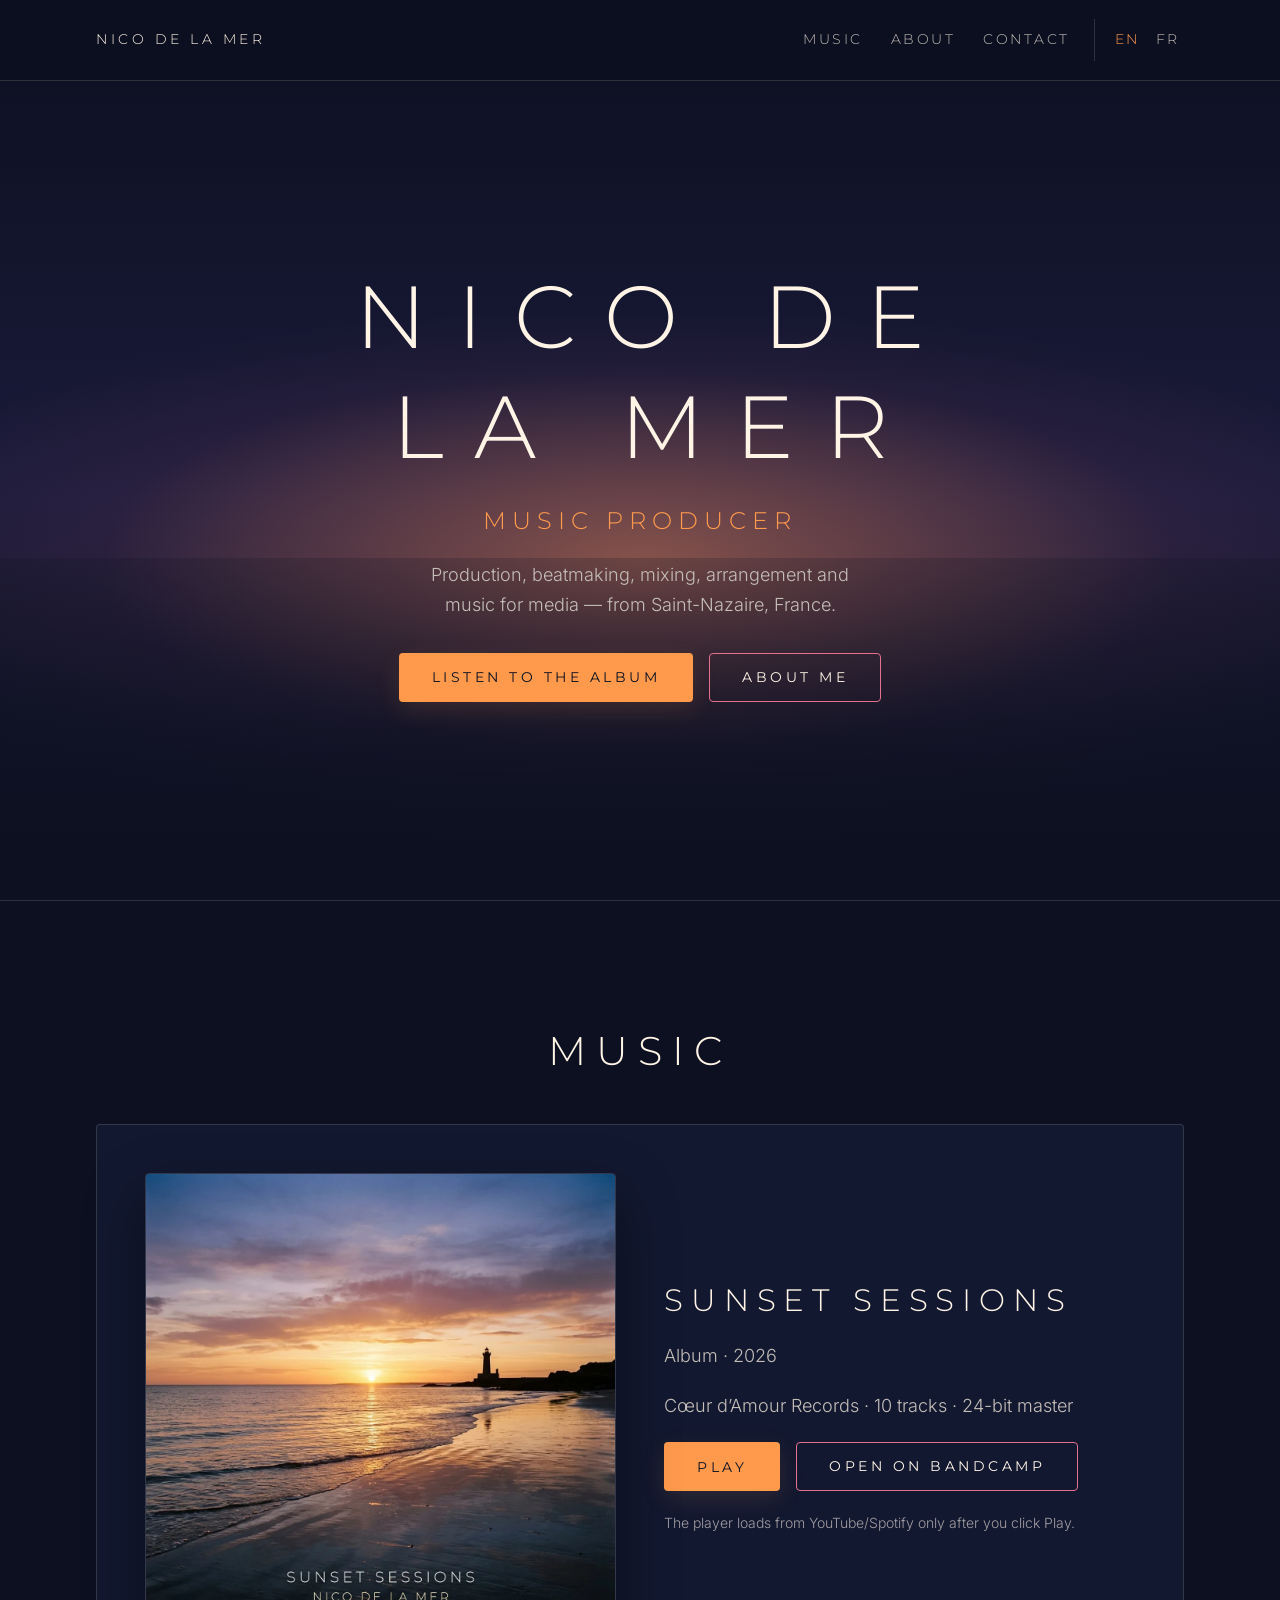
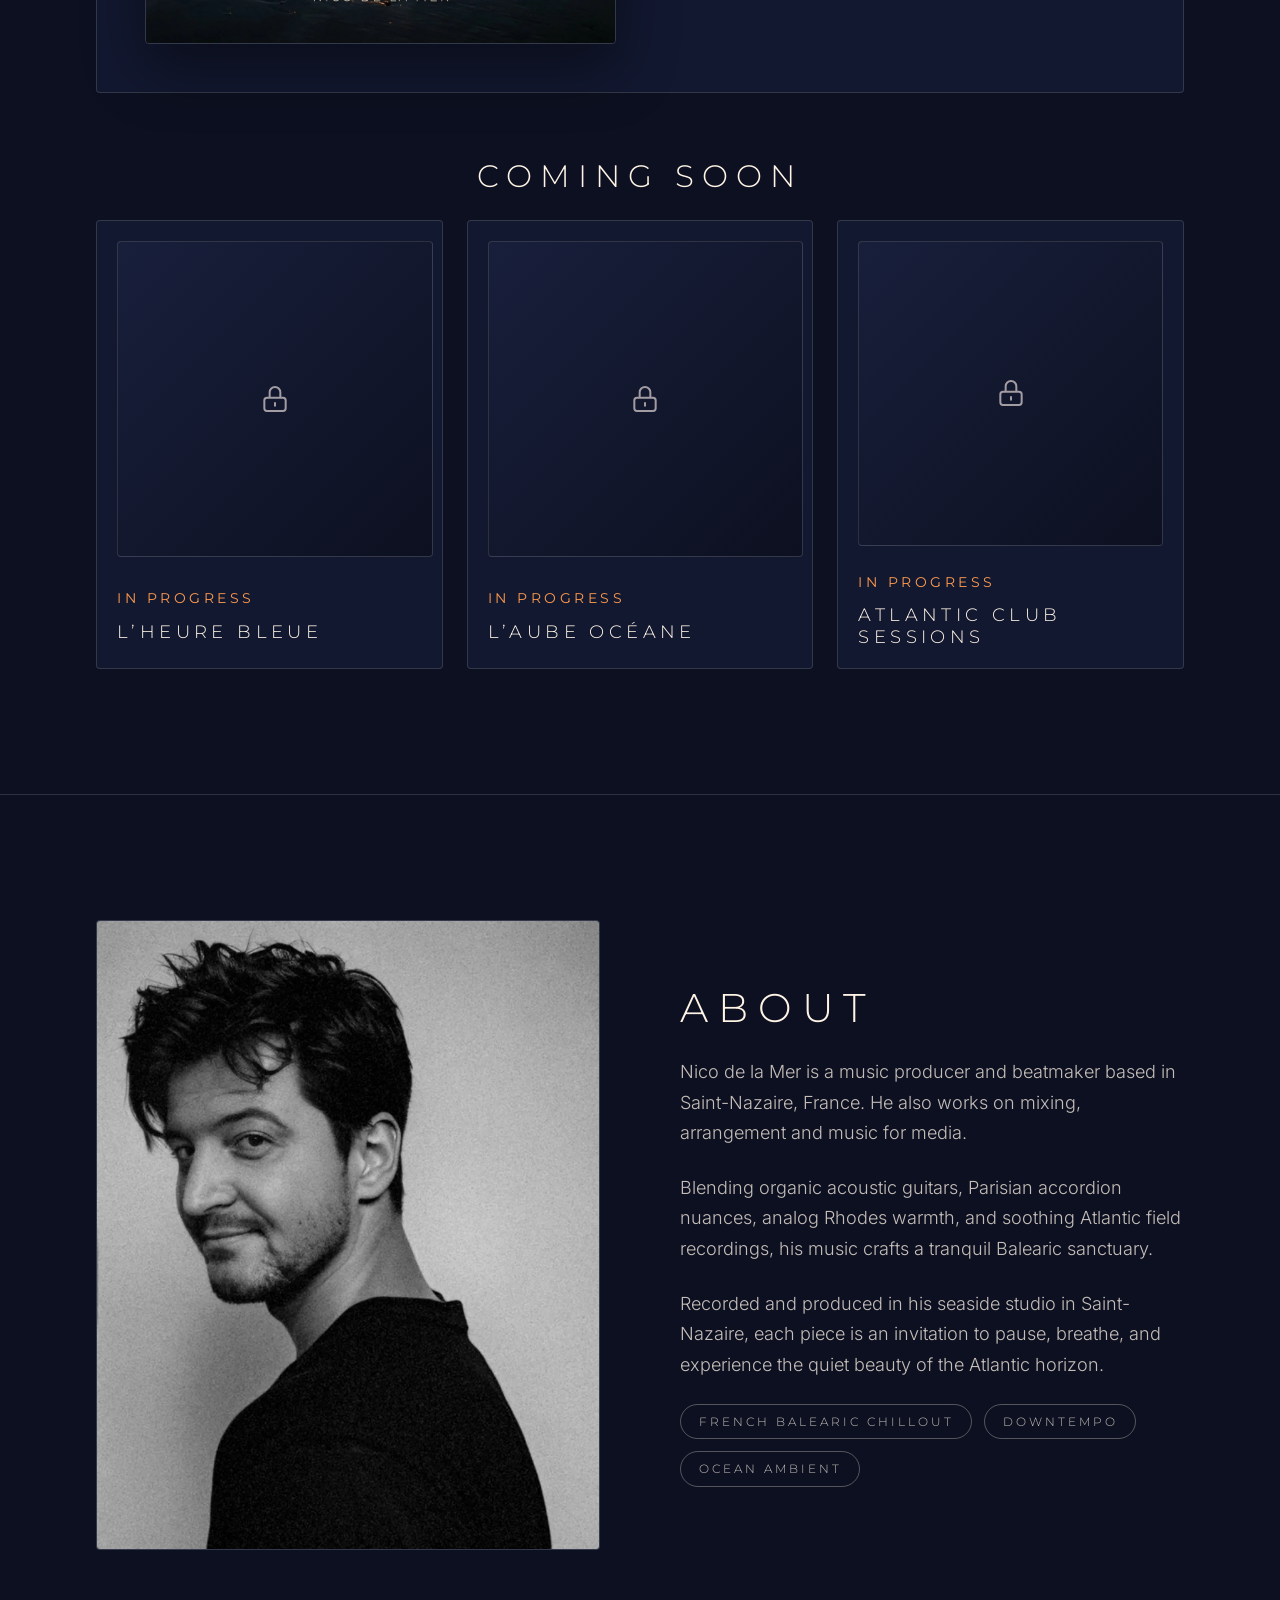
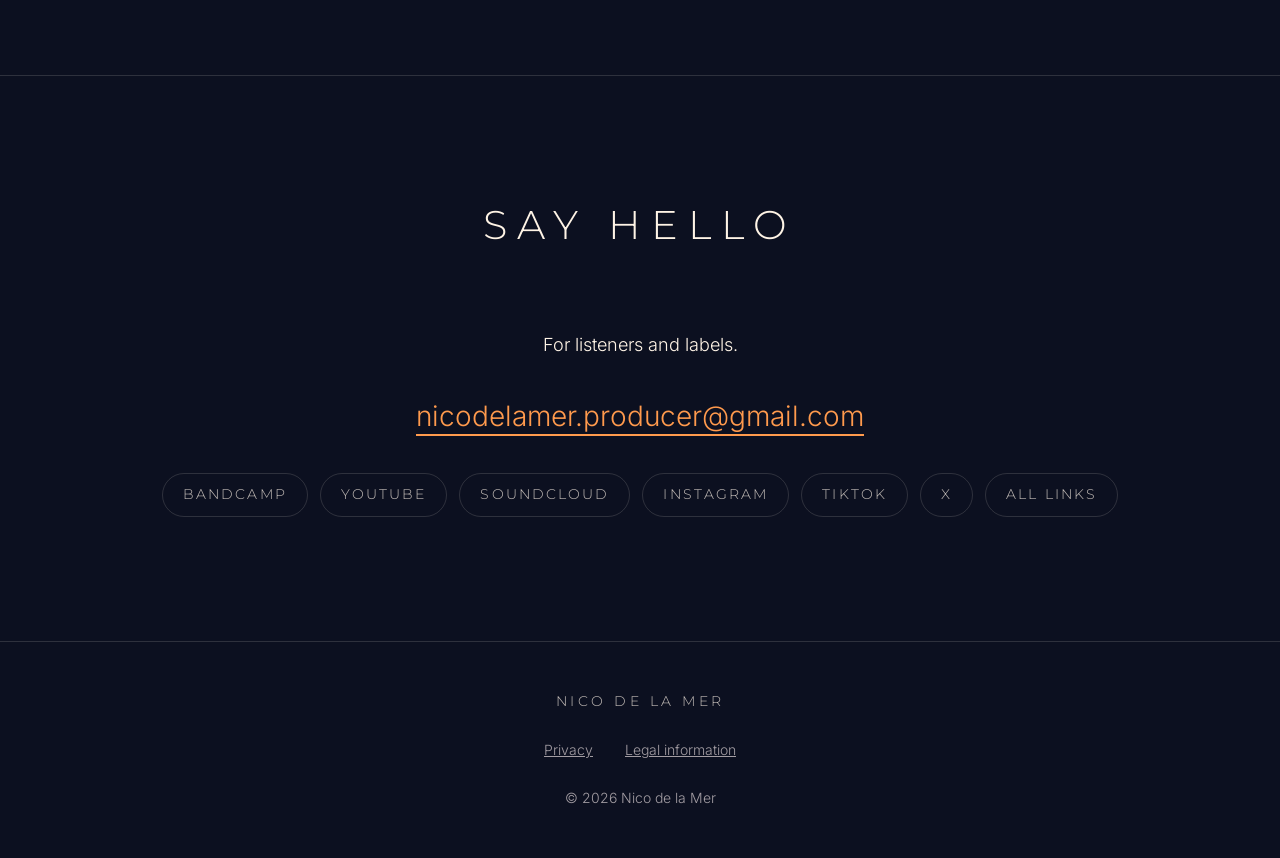
==== en/index.html @ 5b2c1e8f "Initial site: Nico de la Mer (EN/FR) Co-Authored-By: Claude Sonnet 5.5 <noreply@anthropic.com>" ====
<!doctype html>
<html lang="en">
<head>
<meta charset="utf-8">
<meta name="viewport" content="width=device-width, initial-scale=1">
<title>Nico de la Mer — Music producer</title>
<meta name="description" content="Nico de la Mer is a music producer, beatmaker and mixer from Saint-Nazaire, France. Listen to the album Sunset Sessions (2026).">
<meta name="theme-color" content="#0c1020">
<link rel="canonical" href="https://example.com/en/">
<link rel="alternate" hreflang="en" href="https://example.com/en/">
<link rel="alternate" hreflang="fr" href="https://example.com/fr/">
<link rel="alternate" hreflang="x-default" href="https://example.com/">
<meta property="og:type" content="website">
<meta property="og:site_name" content="Nico de la Mer">
<meta property="og:title" content="Nico de la Mer — Music producer">
<meta property="og:description" content="Nico de la Mer is a music producer, beatmaker and mixer from Saint-Nazaire, France. Listen to the album Sunset Sessions (2026).">
<meta property="og:url" content="https://example.com/en/">
<meta property="og:image" content="https://example.com/assets/img/og.png">
<meta property="og:image:width" content="1200">
<meta property="og:image:height" content="630">
<meta property="og:locale" content="en_US">
<meta property="og:locale:alternate" content="fr_FR">
<meta name="twitter:card" content="summary_large_image">
<meta name="twitter:title" content="Nico de la Mer — Music producer">
<meta name="twitter:description" content="Nico de la Mer is a music producer, beatmaker and mixer from Saint-Nazaire, France. Listen to the album Sunset Sessions (2026).">
<meta name="twitter:image" content="https://example.com/assets/img/og.png">
<link rel="icon" href="/favicon.svg" type="image/svg+xml">
<link rel="apple-touch-icon" href="/assets/img/apple-touch-icon.png">
<link rel="stylesheet" href="/css/tokens.css">
<link rel="stylesheet" href="/css/main.css">
<script type="application/ld+json">
{
  "@context": "https://schema.org",
  "@graph": [
    {
      "@type": "Person",
      "@id": "https://example.com/#person",
      "name": "Nico de la Mer",
      "url": "https://example.com/en/",
      "jobTitle": "Music producer",
      "sameAs": [
        "https://nicodelamer.bandcamp.com",
        "https://www.youtube.com/@nicodelamer",
        "https://soundcloud.com/nicodelamer",
        "https://instagram.com/nicodelamer",
        "https://tiktok.com/@nicodelamer",
        "https://x.com/nicodelamer"
      ]
    },
    {
      "@type": "WebSite",
      "@id": "https://example.com/#website",
      "name": "Nico de la Mer",
      "url": "https://example.com/",
      "inLanguage": [
        "en",
        "fr"
      ]
    },
    {
      "@type": "ProfilePage",
      "@id": "https://example.com/en/#profile",
      "url": "https://example.com/en/",
      "name": "Nico de la Mer — Music producer",
      "inLanguage": "en",
      "isPartOf": {
        "@id": "https://example.com/#website"
      },
      "mainEntity": {
        "@id": "https://example.com/#person"
      }
    }
  ]
}
</script>
</head>
<body>
<a class="skip" href="#main">Skip to content</a>
<header class="site-header">
<div class="wrap">
<a class="brand" href="/en/">Nico de la Mer</a>
<nav class="nav" aria-label="Main">
<a href="/en/#music">Music</a>
<a href="/en/#about">About</a>
<a href="/en/#contact">Contact</a>
<span class="lang"><a href="/en/" hreflang="en" lang="en" aria-current="true">EN</a><a href="/fr/" hreflang="fr" lang="fr">FR</a></span>
</nav>
</div>
</header>
<main id="main">

<section class="hero" aria-labelledby="top">
<div class="hero-inner">
<h1 id="top" class="display">Nico de la Mer</h1>
<p class="role display">Music producer</p>
<p class="lead">Production, beatmaking, mixing, arrangement and music for media — from Saint-Nazaire, France.</p>
<div class="btn-row">
<a class="btn btn-primary" href="#music">Listen to the album</a>
<a class="btn btn-ghost" href="#about">About me</a>
</div>
</div>
</section>

<section class="section" id="music" aria-labelledby="music-h">
<div class="wrap">
<h2 id="music-h" class="display">Music</h2>
<article class="album">
<div class="cover">
<img src="/assets/img/sunset-sessions.webp" width="1200" height="1200" alt="Sunset Sessions album cover: sunset over the sea with a lighthouse on the shore">
</div>
<div class="album-info">
<h3 class="display">Sunset Sessions</h3>
<p class="meta">Album · 2026</p>
<p class="meta">Cœur d’Amour Records · 10 tracks · 24-bit master</p>
<div class="btn-row">
<!-- TODO(owner): data-embed = https://www.youtube-nocookie.com/embed/ID или https://open.spotify.com/embed/album/ID; пока пусто — кнопка скрыта -->
<button class="btn btn-primary" type="button" hidden data-embed="" data-title="Sunset Sessions">Play</button>
<a class="btn btn-ghost" href="https://nicodelamer.bandcamp.com" rel="noopener" target="_blank">Open on Bandcamp</a>
</div>
<p class="embed-note">The player loads from YouTube/Spotify only after you click Play.</p>
</div>
</article>

<h3 class="soon-title display">Coming soon</h3>
<ul class="soon">
<li>
<div class="ph" aria-hidden="true"><svg width="32" height="32" viewBox="0 0 24 24" fill="none" stroke="currentColor" stroke-width="1.5" stroke-linecap="round" stroke-linejoin="round"><path d="M12 15v2m-6 4h12a2 2 0 002-2v-6a2 2 0 00-2-2H6a2 2 0 00-2 2v6a2 2 0 002 2zm10-10V7a4 4 0 00-8 0v4h8z"/></svg></div>
<div><span class="eyebrow tag">In progress</span>
<h4 class="display">L’Heure Bleue</h4></div>
</li>
<li>
<div class="ph" aria-hidden="true"><svg width="32" height="32" viewBox="0 0 24 24" fill="none" stroke="currentColor" stroke-width="1.5" stroke-linecap="round" stroke-linejoin="round"><path d="M12 15v2m-6 4h12a2 2 0 002-2v-6a2 2 0 00-2-2H6a2 2 0 00-2 2v6a2 2 0 002 2zm10-10V7a4 4 0 00-8 0v4h8z"/></svg></div>
<div><span class="eyebrow tag">In progress</span>
<h4 class="display">L’Aube Océane</h4></div>
</li>
<li>
<div class="ph" aria-hidden="true"><svg width="32" height="32" viewBox="0 0 24 24" fill="none" stroke="currentColor" stroke-width="1.5" stroke-linecap="round" stroke-linejoin="round"><path d="M12 15v2m-6 4h12a2 2 0 002-2v-6a2 2 0 00-2-2H6a2 2 0 00-2 2v6a2 2 0 002 2zm10-10V7a4 4 0 00-8 0v4h8z"/></svg></div>
<div><span class="eyebrow tag">In progress</span>
<h4 class="display">Atlantic Club Sessions</h4></div>
</li>
</ul>
</div>
</section>

<section class="section" id="about" aria-labelledby="about-h">
<div class="wrap about">
<div class="photo"><img src="/assets/img/portrait.webp" width="800" height="1000" loading="lazy" alt="Black-and-white portrait of Nico de la Mer"></div>
<div class="about-text">
<h2 id="about-h" class="display">About</h2>
<p>Nico de la Mer is a music producer and beatmaker based in Saint-Nazaire, France. He also works on mixing, arrangement and music for media.</p>
<p>Blending organic acoustic guitars, Parisian accordion nuances, analog Rhodes warmth, and soothing Atlantic field recordings, his music crafts a tranquil Balearic sanctuary.</p>
<p>Recorded and produced in his seaside studio in Saint-Nazaire, each piece is an invitation to pause, breathe, and experience the quiet beauty of the Atlantic horizon.</p>
<ul class="tags"><li>French Balearic Chillout</li><li>Downtempo</li><li>Ocean Ambient</li></ul>
</div>
</div>
</section>

<section class="section" id="contact" aria-labelledby="contact-h">
<div class="wrap contact">
<h2 id="contact-h" class="display">Say hello</h2>
<p>For listeners and labels.</p>
<a class="mail" href="mailto:nicodelamer.producer@gmail.com">nicodelamer.producer@gmail.com</a>
<ul class="socials">
<li><a href="https://nicodelamer.bandcamp.com" rel="me noopener" target="_blank">Bandcamp</a></li>
<li><a href="https://www.youtube.com/@nicodelamer" rel="me noopener" target="_blank">YouTube</a></li>
<li><a href="https://soundcloud.com/nicodelamer" rel="me noopener" target="_blank">SoundCloud</a></li>
<li><a href="https://instagram.com/nicodelamer" rel="me noopener" target="_blank">Instagram</a></li>
<li><a href="https://tiktok.com/@nicodelamer" rel="me noopener" target="_blank">TikTok</a></li>
<li><a href="https://x.com/nicodelamer" rel="me noopener" target="_blank">X</a></li>
<li><a href="/links/">All links</a></li>
</ul>
</div>
</section>

</main>
<footer class="site-footer">
<a class="brand" href="/en/">Nico de la Mer</a>
<nav aria-label="Legal">
<a href="/en/privacy/">Privacy</a>
<a href="/en/legal/">Legal information</a>
</nav>
<p>© 2026 Nico de la Mer</p>
</footer>
<script src="/js/main.js" defer></script>
</body>
</html>
---- css/tokens.css ----
/* Дизайн-токены: единственное место, где живут цвета, шрифты и отступы.
   Источник — макет Stitch (design/). Меняйте значения здесь. */

/* ШРИФТЫ (самохостинг, лицензия OFL, подмножество latin — покрывает французский). */
@font-face { font-family: "Montserrat"; font-weight: 200 400; font-style: normal; font-display: swap;
  src: url("/assets/fonts/montserrat-var-latin.woff2") format("woff2"); }
@font-face { font-family: "Inter"; font-weight: 300 500; font-style: normal; font-display: swap;
  src: url("/assets/fonts/inter-var-latin.woff2") format("woff2"); }

:root {
  color-scheme: dark;

  /* Цвета */
  --c-bg: #0c1020;          /* dusk */
  --c-surface: #121830;     /* карточки */
  --c-surface-2: #181f3b;
  --c-text: #fff4e6;        /* cream */
  --c-text-muted: #c4bdb8;  /* контраст на фоне ≈ 9:1 */
  --c-text-faint: #a39da3;  /* контраст на фоне ≈ 7:1 */
  --c-accent: #ff9a4d;      /* sunset */
  --c-accent-ink: #0c1020;  /* текст на кнопке акцента */
  --c-accent-2: #e5708f;    /* rose */
  --c-line: rgb(255 244 230 / 0.14);

  /* Шрифты */
  --f-display: "Montserrat", "Segoe UI", system-ui, -apple-system, sans-serif;
  --f-body: "Inter", system-ui, -apple-system, "Segoe UI", sans-serif;

  /* Размеры */
  --fs-body: clamp(1rem, 0.95rem + 0.25vw, 1.125rem);
  --fs-small: 0.875rem;
  --fs-h1: clamp(2.1rem, 1rem + 6vw, 5.5rem);
  --fs-h2: clamp(1.6rem, 1.2rem + 2vw, 2.5rem);
  --fs-h3: clamp(1.25rem, 1rem + 1.2vw, 2rem);

  --track-wide: 0.25em;
  --track-cinema: 0.35em;

  /* Сетка и отступы */
  --gutter: 1rem;
  --max-w: 72rem;
  --space-section: clamp(4rem, 3rem + 6vw, 8rem);
  --radius: 4px;
  --header-h: 4rem;
}

@media (min-width: 48em) {
  :root { --gutter: 2rem; --header-h: 5rem; }
}
---- css/main.css ----
/* Основные стили. Цвета и размеры — только через переменные из tokens.css */

*, *::before, *::after { box-sizing: border-box; }
html { scroll-behavior: smooth; scroll-padding-top: var(--header-h); -webkit-text-size-adjust: 100%; }
@media (prefers-reduced-motion: reduce) { html { scroll-behavior: auto; } * { transition: none !important; animation: none !important; } }

body {
  margin: 0;
  background: var(--c-bg);
  color: var(--c-text);
  font: 300 var(--fs-body)/1.7 var(--f-body);
  min-height: 100dvh;
  overflow-x: hidden;
}
img { display: block; max-width: 100%; height: auto; }
a { color: inherit; }
h1, h2, h3, h4, p, ul { margin: 0; }
ul { padding: 0; list-style: none; }
::selection { background: var(--c-accent); color: var(--c-accent-ink); }

:focus-visible { outline: 3px solid var(--c-accent); outline-offset: 3px; border-radius: 2px; }

.skip { position: absolute; left: var(--gutter); top: -4rem; background: var(--c-accent); color: var(--c-accent-ink);
  padding: .6rem 1rem; z-index: 100; font-weight: 500; }
.skip:focus { top: .5rem; }

.wrap { width: 100%; max-width: var(--max-w); margin-inline: auto; padding-inline: var(--gutter); }

/* Типографика */
.display { font-family: var(--f-display); font-weight: 300; text-transform: uppercase; letter-spacing: var(--track-wide); line-height: 1.25; }
h2 { font-size: var(--fs-h2); }
h3 { font-size: var(--fs-h3); }
.eyebrow { font-family: var(--f-display); font-size: var(--fs-small); text-transform: uppercase; letter-spacing: var(--track-wide); }

/* Шапка */
.site-header { position: fixed; inset: 0 0 auto 0; z-index: 50; background: rgb(12 16 32 / .85);
  backdrop-filter: blur(10px); border-bottom: 1px solid var(--c-line); }
.site-header .wrap { min-height: var(--header-h); display: flex; align-items: center; justify-content: space-between; gap: 1rem; flex-wrap: wrap; padding-block: .5rem; }
.brand { font-family: var(--f-display); font-size: var(--fs-small); letter-spacing: var(--track-wide); text-transform: uppercase; text-decoration: none; }
.nav { display: flex; align-items: center; flex-wrap: wrap; gap: .25rem 1.25rem; }
.nav a { font-family: var(--f-display); font-size: var(--fs-small); letter-spacing: .18em; text-transform: uppercase;
  color: var(--c-text-muted); text-decoration: none; padding: .6rem .25rem; transition: color .25s; }
.nav a:hover { color: var(--c-accent); }
.nav .lang { border-left: 1px solid var(--c-line); padding-left: 1rem; display: flex; gap: .5rem; }
.nav .lang a[aria-current="true"] { color: var(--c-accent); }

/* Кнопки */
.btn { display: inline-flex; align-items: center; justify-content: center; min-height: 3rem; padding: .75rem 2rem;
  border-radius: var(--radius); font-family: var(--f-display); font-size: var(--fs-small); font-weight: 500;
  letter-spacing: var(--track-wide); text-transform: uppercase; text-decoration: none; cursor: pointer;
  border: 1px solid transparent; transition: background-color .25s, transform .25s; background: none; color: var(--c-text); }
.btn-primary { background: var(--c-accent); color: var(--c-accent-ink); box-shadow: 0 8px 24px rgb(255 154 77 / .12); }
.btn-primary:hover { background: #ffab68; }
.btn-ghost { border-color: var(--c-accent-2); }
.btn-ghost:hover { background: rgb(229 112 143 / .14); }
.btn-row { display: flex; flex-wrap: wrap; gap: 1rem; }

/* Герой */
.hero { position: relative; min-height: 100dvh; display: grid; place-items: center; text-align: center;
  padding: calc(var(--header-h) + 2rem) var(--gutter) 3rem; overflow: hidden; isolation: isolate;
  /* Закат без картинки. TODO(owner): фото героя — см. README.ru.md */
  background:
    radial-gradient(ellipse 60% 30% at 50% 62%, rgb(255 154 77 / .35), transparent 70%),
    radial-gradient(ellipse 90% 40% at 50% 64%, rgb(229 112 143 / .22), transparent 75%),
    linear-gradient(to bottom, #0c1020 0%, #1a1a3a 55%, #0c1020 100%); }
.hero::after { content: ""; position: absolute; inset: auto 0 0 0; height: 38%; z-index: -1;
  background: linear-gradient(to bottom, rgb(12 16 32 / .2), var(--c-bg)); }
.hero-inner { max-width: 56rem; display: grid; justify-items: center; gap: 1.5rem; }
.hero h1 { font-size: var(--fs-h1); letter-spacing: var(--track-cinema); text-wrap: balance; padding-inline-start: var(--track-cinema); font-weight: 300; }
.hero .role { color: var(--c-accent); font-size: clamp(1rem, .9rem + .8vw, 1.5rem); letter-spacing: var(--track-wide); }
.hero .lead { color: var(--c-text-muted); max-width: 40rem; text-wrap: balance; }
.hero .btn-row { justify-content: center; margin-top: .5rem; }

/* Секции */
.section { padding-block: var(--space-section); border-top: 1px solid var(--c-line); }
.section > .wrap > h2 { margin-bottom: 3rem; text-align: center; }

/* Альбом */
.album { display: grid; gap: 2rem; background: var(--c-surface); border: 1px solid var(--c-line); border-radius: var(--radius); padding: clamp(1.25rem, 4vw, 3rem); align-items: center; }
.cover { position: relative; aspect-ratio: 1; border-radius: var(--radius); overflow: hidden; border: 1px solid var(--c-line); box-shadow: 0 24px 60px rgb(0 0 0 / .45); }
.cover img, .cover iframe { width: 100%; height: 100%; object-fit: cover; border: 0; }
.album-info { display: grid; gap: 1.25rem; align-content: center; }
.album-info .meta { color: var(--c-text-muted); }
.embed-note { color: var(--c-text-faint); font-size: var(--fs-small); }

.soon-title { margin: 4rem 0 1.5rem; text-align: center; font-size: var(--fs-h3); }
.soon { display: grid; gap: 1.5rem; }
.soon li { background: var(--c-surface); border: 1px solid var(--c-line); border-radius: var(--radius); padding: 1.25rem; display: grid; gap: 1.25rem; }
.soon .ph { aspect-ratio: 1; border-radius: var(--radius); display: grid; place-items: center; color: var(--c-text-faint);
  background: linear-gradient(135deg, var(--c-surface-2), var(--c-bg)); border: 1px solid var(--c-line); }
.soon .tag { color: var(--c-accent); font-weight: 500; }
.soon h4 { font-size: 1.1rem; margin-top: .5rem; }

/* Обо мне */
.about { display: grid; gap: 2.5rem; align-items: center; }
.photo { aspect-ratio: 4/5; display: grid; place-items: center; background: var(--c-surface); border: 1px solid var(--c-line);
  border-radius: var(--radius); color: var(--c-text-faint); font-family: var(--f-display); letter-spacing: var(--track-wide); text-transform: uppercase; font-size: var(--fs-small); }
.about-text { display: grid; gap: 1.5rem; color: var(--c-text-muted); }
.about-text h2 { color: var(--c-text); text-align: left; margin: 0; }
.tags { display: flex; flex-wrap: wrap; gap: .75rem; }
.tags li { border: 1px solid rgb(255 244 230 / .3); border-radius: 999px; padding: .4rem 1.1rem; font-family: var(--f-display); font-size: .75rem; letter-spacing: var(--track-wide); text-transform: uppercase; color: var(--c-text-muted); }

/* Контакты */
.contact { text-align: center; display: grid; gap: 2rem; justify-items: center; }
.contact .mail { color: var(--c-accent); font-size: clamp(1.1rem, 1rem + 1.5vw, 1.75rem); text-underline-offset: .3em; word-break: break-word; }
.socials { display: flex; flex-wrap: wrap; justify-content: center; gap: .75rem; }
.socials a { display: inline-flex; align-items: center; min-height: 2.75rem; padding: .5rem 1.25rem; border: 1px solid var(--c-line); border-radius: 999px;
  font-family: var(--f-display); font-size: var(--fs-small); letter-spacing: .15em; text-transform: uppercase; text-decoration: none; color: var(--c-text-muted); transition: color .25s, border-color .25s; }
.socials a:hover { color: var(--c-accent); border-color: var(--c-accent); }

/* Подвал */
.site-footer { border-top: 1px solid var(--c-line); padding-block: 3rem; text-align: center; display: grid; gap: 1rem; justify-items: center; color: var(--c-text-faint); font-size: var(--fs-small); }
.site-footer .brand { color: var(--c-text-muted); }
.site-footer nav { display: flex; gap: 1.5rem; flex-wrap: wrap; justify-content: center; }
.site-footer nav a { padding: .5rem .25rem; }

/* Простые страницы (приватность, юр. информация, 404) */
.doc { padding-top: calc(var(--header-h) + 3rem); padding-bottom: var(--space-section); max-width: 46rem; }
.doc h1 { font-size: var(--fs-h2); margin-bottom: 2rem; }
.doc h2 { font-size: 1.15rem; margin: 2.5rem 0 .75rem; text-align: left; }
.doc p, .doc li { color: var(--c-text-muted); }
.doc ul { list-style: disc; padding-left: 1.25rem; }
.doc .draft { border: 1px dashed var(--c-accent-2); padding: 1rem; border-radius: var(--radius); margin-bottom: 2rem; color: var(--c-text); }

@media (max-width: 47.99em) {
  .site-header .wrap { gap: 0; }
  .nav { gap: 0 .75rem; width: 100%; justify-content: space-between; }
  .nav a { letter-spacing: .08em; font-size: .8rem; padding: .5rem .15rem; }
  .nav .lang { border-left: 0; padding-left: 0; gap: .25rem; }
  .brand { display: none; }
  :root { --header-h: 3.25rem; }
}

@media (min-width: 48em) {
  .album { grid-template-columns: 1fr 1fr; gap: 3rem; }
  .soon { grid-template-columns: repeat(3, 1fr); }
  .about { grid-template-columns: 1fr 1fr; gap: 5rem; }
}

.photo { overflow: hidden; }
.photo img { width: 100%; height: 100%; object-fit: cover; }
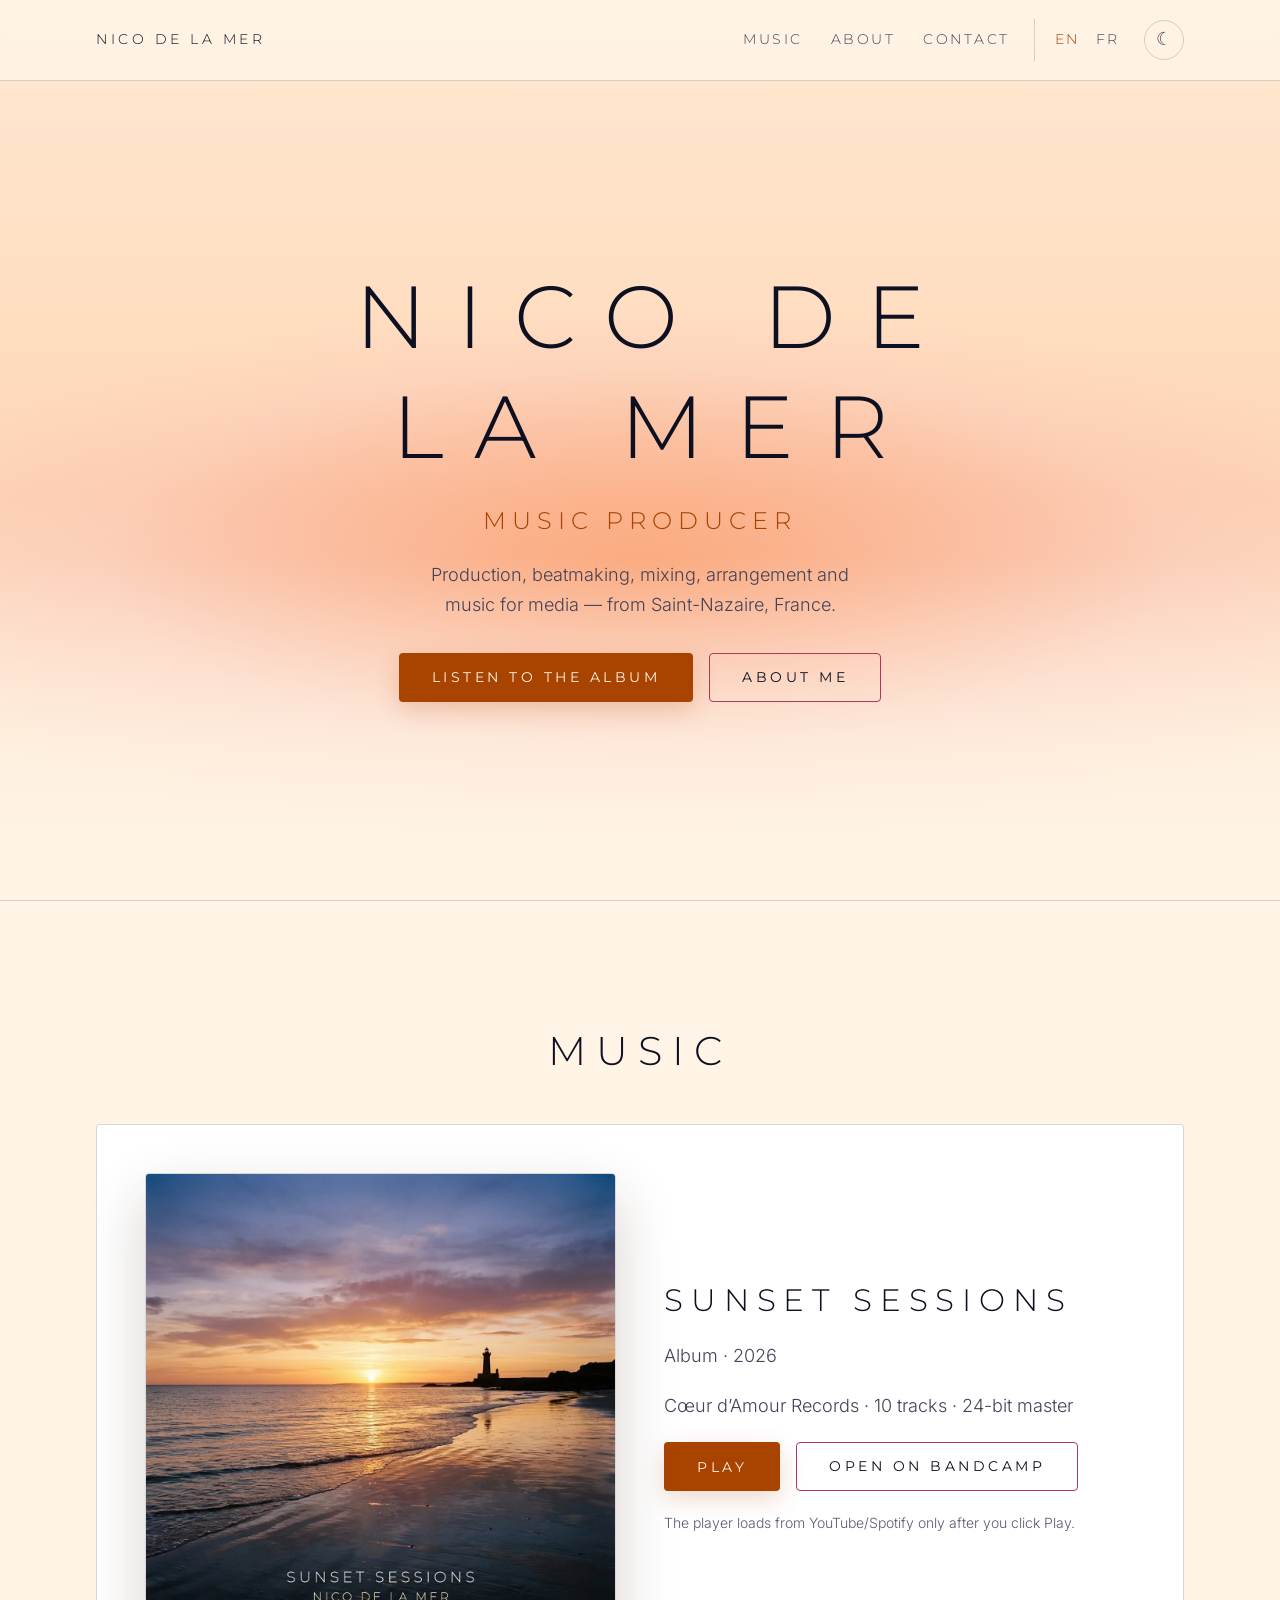
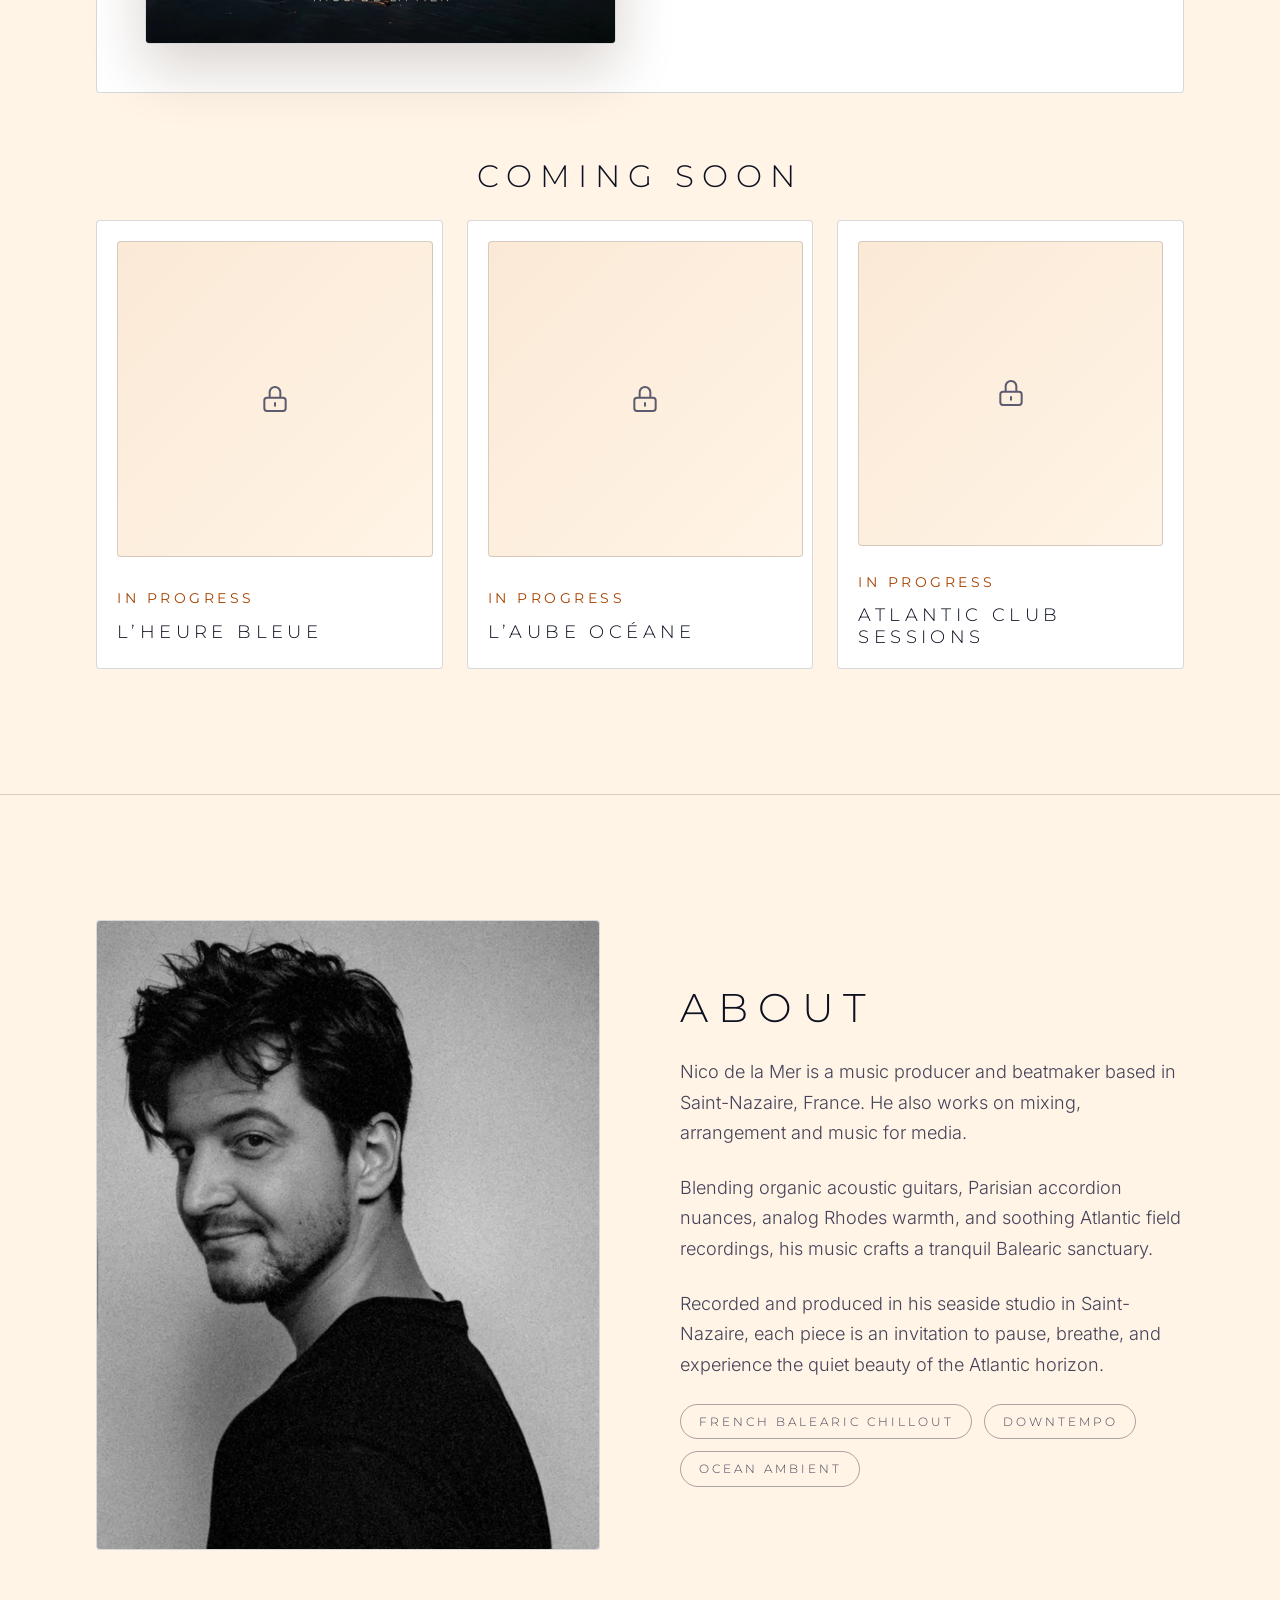
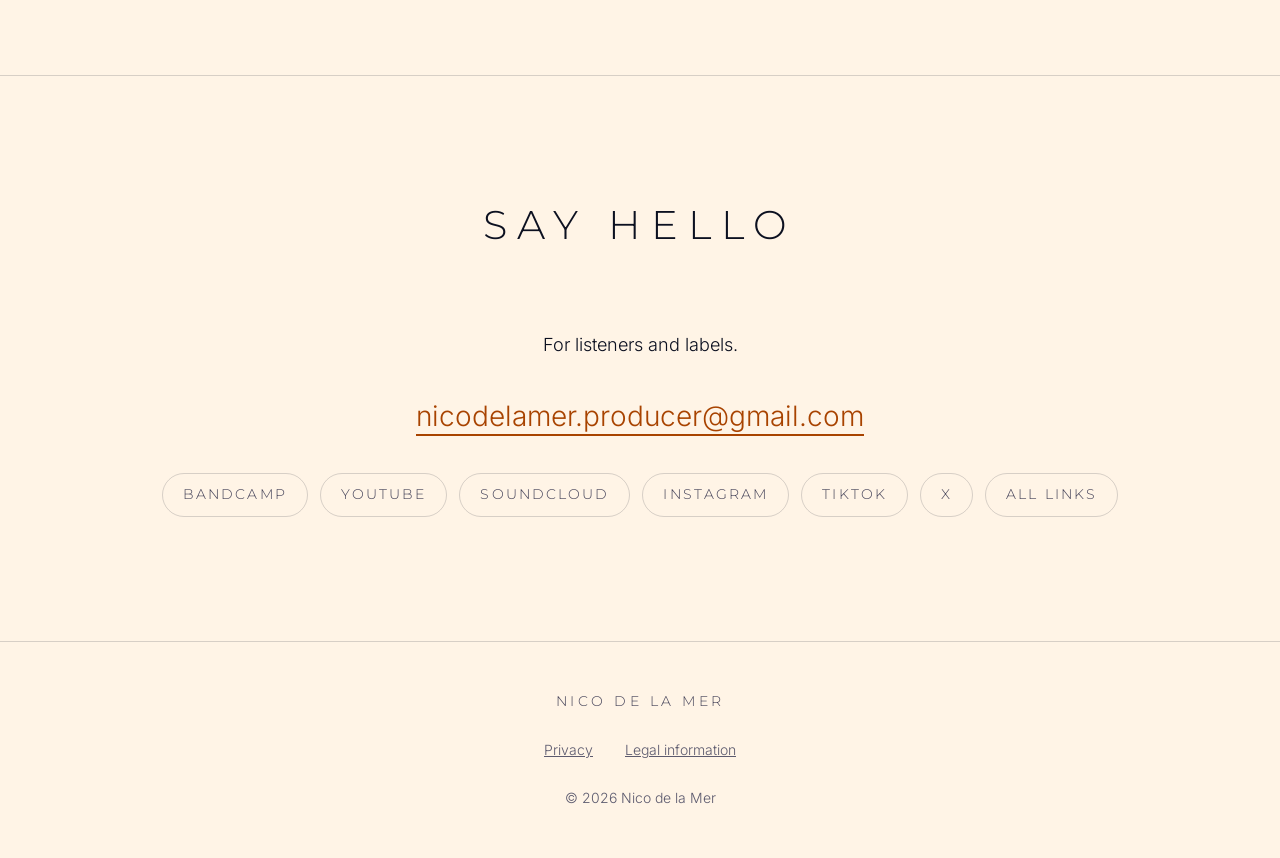
==== commit 74a152cb: "English home at /, light theme with toggle, drop language chooser Co-Authored-By: Claude Sonnet 5.5 " ====
--- a/en/index.html
+++ b/en/index.html
@@ -2,185 +2,10 @@
 <html lang="en">
 <head>
 <meta charset="utf-8">
-<meta name="viewport" content="width=device-width, initial-scale=1">
 <title>Nico de la Mer — Music producer</title>
-<meta name="description" content="Nico de la Mer is a music producer, beatmaker and mixer from Saint-Nazaire, France. Listen to the album Sunset Sessions (2026).">
-<meta name="theme-color" content="#0c1020">
-<link rel="canonical" href="https://example.com/en/">
-<link rel="alternate" hreflang="en" href="https://example.com/en/">
-<link rel="alternate" hreflang="fr" href="https://example.com/fr/">
-<link rel="alternate" hreflang="x-default" href="https://example.com/">
-<meta property="og:type" content="website">
-<meta property="og:site_name" content="Nico de la Mer">
-<meta property="og:title" content="Nico de la Mer — Music producer">
-<meta property="og:description" content="Nico de la Mer is a music producer, beatmaker and mixer from Saint-Nazaire, France. Listen to the album Sunset Sessions (2026).">
-<meta property="og:url" content="https://example.com/en/">
-<meta property="og:image" content="https://example.com/assets/img/og.png">
-<meta property="og:image:width" content="1200">
-<meta property="og:image:height" content="630">
-<meta property="og:locale" content="en_US">
-<meta property="og:locale:alternate" content="fr_FR">
-<meta name="twitter:card" content="summary_large_image">
-<meta name="twitter:title" content="Nico de la Mer — Music producer">
-<meta name="twitter:description" content="Nico de la Mer is a music producer, beatmaker and mixer from Saint-Nazaire, France. Listen to the album Sunset Sessions (2026).">
-<meta name="twitter:image" content="https://example.com/assets/img/og.png">
-<link rel="icon" href="/favicon.svg" type="image/svg+xml">
-<link rel="apple-touch-icon" href="/assets/img/apple-touch-icon.png">
-<link rel="stylesheet" href="/css/tokens.css">
-<link rel="stylesheet" href="/css/main.css">
-<script type="application/ld+json">
-{
-  "@context": "https://schema.org",
-  "@graph": [
-    {
-      "@type": "Person",
-      "@id": "https://example.com/#person",
-      "name": "Nico de la Mer",
-      "url": "https://example.com/en/",
-      "jobTitle": "Music producer",
-      "sameAs": [
-        "https://nicodelamer.bandcamp.com",
-        "https://www.youtube.com/@nicodelamer",
-        "https://soundcloud.com/nicodelamer",
-        "https://instagram.com/nicodelamer",
-        "https://tiktok.com/@nicodelamer",
-        "https://x.com/nicodelamer"
-      ]
-    },
-    {
-      "@type": "WebSite",
-      "@id": "https://example.com/#website",
-      "name": "Nico de la Mer",
-      "url": "https://example.com/",
-      "inLanguage": [
-        "en",
-        "fr"
-      ]
-    },
-    {
-      "@type": "ProfilePage",
-      "@id": "https://example.com/en/#profile",
-      "url": "https://example.com/en/",
-      "name": "Nico de la Mer — Music producer",
-      "inLanguage": "en",
-      "isPartOf": {
-        "@id": "https://example.com/#website"
-      },
-      "mainEntity": {
-        "@id": "https://example.com/#person"
-      }
-    }
-  ]
-}
-</script>
+<meta name="robots" content="noindex">
+<link rel="canonical" href="https://nicodelamer.com/">
+<meta http-equiv="refresh" content="0; url=/">
 </head>
-<body>
-<a class="skip" href="#main">Skip to content</a>
-<header class="site-header">
-<div class="wrap">
-<a class="brand" href="/en/">Nico de la Mer</a>
-<nav class="nav" aria-label="Main">
-<a href="/en/#music">Music</a>
-<a href="/en/#about">About</a>
-<a href="/en/#contact">Contact</a>
-<span class="lang"><a href="/en/" hreflang="en" lang="en" aria-current="true">EN</a><a href="/fr/" hreflang="fr" lang="fr">FR</a></span>
-</nav>
-</div>
-</header>
-<main id="main">
-
-<section class="hero" aria-labelledby="top">
-<div class="hero-inner">
-<h1 id="top" class="display">Nico de la Mer</h1>
-<p class="role display">Music producer</p>
-<p class="lead">Production, beatmaking, mixing, arrangement and music for media — from Saint-Nazaire, France.</p>
-<div class="btn-row">
-<a class="btn btn-primary" href="#music">Listen to the album</a>
-<a class="btn btn-ghost" href="#about">About me</a>
-</div>
-</div>
-</section>
-
-<section class="section" id="music" aria-labelledby="music-h">
-<div class="wrap">
-<h2 id="music-h" class="display">Music</h2>
-<article class="album">
-<div class="cover">
-<img src="/assets/img/sunset-sessions.webp" width="1200" height="1200" alt="Sunset Sessions album cover: sunset over the sea with a lighthouse on the shore">
-</div>
-<div class="album-info">
-<h3 class="display">Sunset Sessions</h3>
-<p class="meta">Album · 2026</p>
-<p class="meta">Cœur d’Amour Records · 10 tracks · 24-bit master</p>
-<div class="btn-row">
-<!-- TODO(owner): data-embed = https://www.youtube-nocookie.com/embed/ID или https://open.spotify.com/embed/album/ID; пока пусто — кнопка скрыта -->
-<button class="btn btn-primary" type="button" hidden data-embed="" data-title="Sunset Sessions">Play</button>
-<a class="btn btn-ghost" href="https://nicodelamer.bandcamp.com" rel="noopener" target="_blank">Open on Bandcamp</a>
-</div>
-<p class="embed-note">The player loads from YouTube/Spotify only after you click Play.</p>
-</div>
-</article>
-
-<h3 class="soon-title display">Coming soon</h3>
-<ul class="soon">
-<li>
-<div class="ph" aria-hidden="true"><svg width="32" height="32" viewBox="0 0 24 24" fill="none" stroke="currentColor" stroke-width="1.5" stroke-linecap="round" stroke-linejoin="round"><path d="M12 15v2m-6 4h12a2 2 0 002-2v-6a2 2 0 00-2-2H6a2 2 0 00-2 2v6a2 2 0 002 2zm10-10V7a4 4 0 00-8 0v4h8z"/></svg></div>
-<div><span class="eyebrow tag">In progress</span>
-<h4 class="display">L’Heure Bleue</h4></div>
-</li>
-<li>
-<div class="ph" aria-hidden="true"><svg width="32" height="32" viewBox="0 0 24 24" fill="none" stroke="currentColor" stroke-width="1.5" stroke-linecap="round" stroke-linejoin="round"><path d="M12 15v2m-6 4h12a2 2 0 002-2v-6a2 2 0 00-2-2H6a2 2 0 00-2 2v6a2 2 0 002 2zm10-10V7a4 4 0 00-8 0v4h8z"/></svg></div>
-<div><span class="eyebrow tag">In progress</span>
-<h4 class="display">L’Aube Océane</h4></div>
-</li>
-<li>
-<div class="ph" aria-hidden="true"><svg width="32" height="32" viewBox="0 0 24 24" fill="none" stroke="currentColor" stroke-width="1.5" stroke-linecap="round" stroke-linejoin="round"><path d="M12 15v2m-6 4h12a2 2 0 002-2v-6a2 2 0 00-2-2H6a2 2 0 00-2 2v6a2 2 0 002 2zm10-10V7a4 4 0 00-8 0v4h8z"/></svg></div>
-<div><span class="eyebrow tag">In progress</span>
-<h4 class="display">Atlantic Club Sessions</h4></div>
-</li>
-</ul>
-</div>
-</section>
-
-<section class="section" id="about" aria-labelledby="about-h">
-<div class="wrap about">
-<div class="photo"><img src="/assets/img/portrait.webp" width="800" height="1000" loading="lazy" alt="Black-and-white portrait of Nico de la Mer"></div>
-<div class="about-text">
-<h2 id="about-h" class="display">About</h2>
-<p>Nico de la Mer is a music producer and beatmaker based in Saint-Nazaire, France. He also works on mixing, arrangement and music for media.</p>
-<p>Blending organic acoustic guitars, Parisian accordion nuances, analog Rhodes warmth, and soothing Atlantic field recordings, his music crafts a tranquil Balearic sanctuary.</p>
-<p>Recorded and produced in his seaside studio in Saint-Nazaire, each piece is an invitation to pause, breathe, and experience the quiet beauty of the Atlantic horizon.</p>
-<ul class="tags"><li>French Balearic Chillout</li><li>Downtempo</li><li>Ocean Ambient</li></ul>
-</div>
-</div>
-</section>
-
-<section class="section" id="contact" aria-labelledby="contact-h">
-<div class="wrap contact">
-<h2 id="contact-h" class="display">Say hello</h2>
-<p>For listeners and labels.</p>
-<a class="mail" href="mailto:nicodelamer.producer@gmail.com">nicodelamer.producer@gmail.com</a>
-<ul class="socials">
-<li><a href="https://nicodelamer.bandcamp.com" rel="me noopener" target="_blank">Bandcamp</a></li>
-<li><a href="https://www.youtube.com/@nicodelamer" rel="me noopener" target="_blank">YouTube</a></li>
-<li><a href="https://soundcloud.com/nicodelamer" rel="me noopener" target="_blank">SoundCloud</a></li>
-<li><a href="https://instagram.com/nicodelamer" rel="me noopener" target="_blank">Instagram</a></li>
-<li><a href="https://tiktok.com/@nicodelamer" rel="me noopener" target="_blank">TikTok</a></li>
-<li><a href="https://x.com/nicodelamer" rel="me noopener" target="_blank">X</a></li>
-<li><a href="/links/">All links</a></li>
-</ul>
-</div>
-</section>
-
-</main>
-<footer class="site-footer">
-<a class="brand" href="/en/">Nico de la Mer</a>
-<nav aria-label="Legal">
-<a href="/en/privacy/">Privacy</a>
-<a href="/en/legal/">Legal information</a>
-</nav>
-<p>© 2026 Nico de la Mer</p>
-</footer>
-<script src="/js/main.js" defer></script>
-</body>
+<body><p><a href="/">Nico de la Mer</a></p></body>
 </html>
